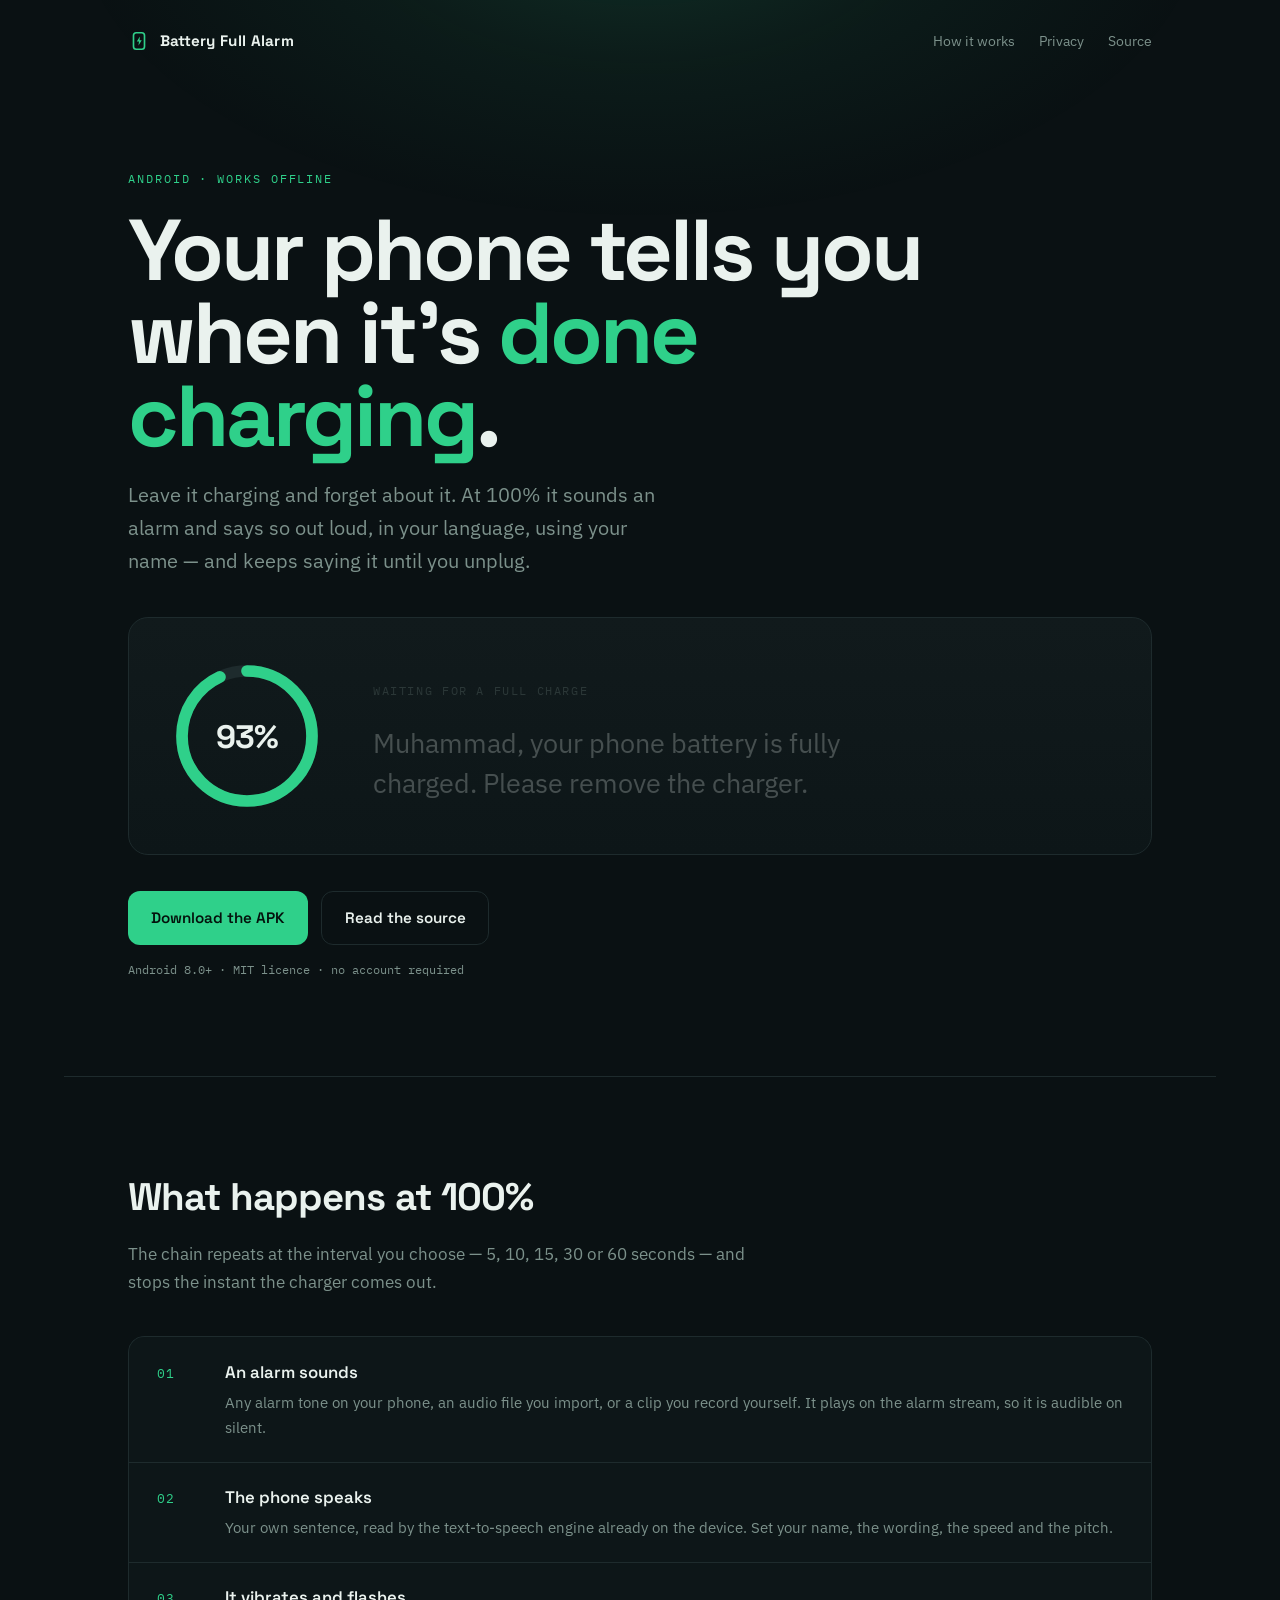
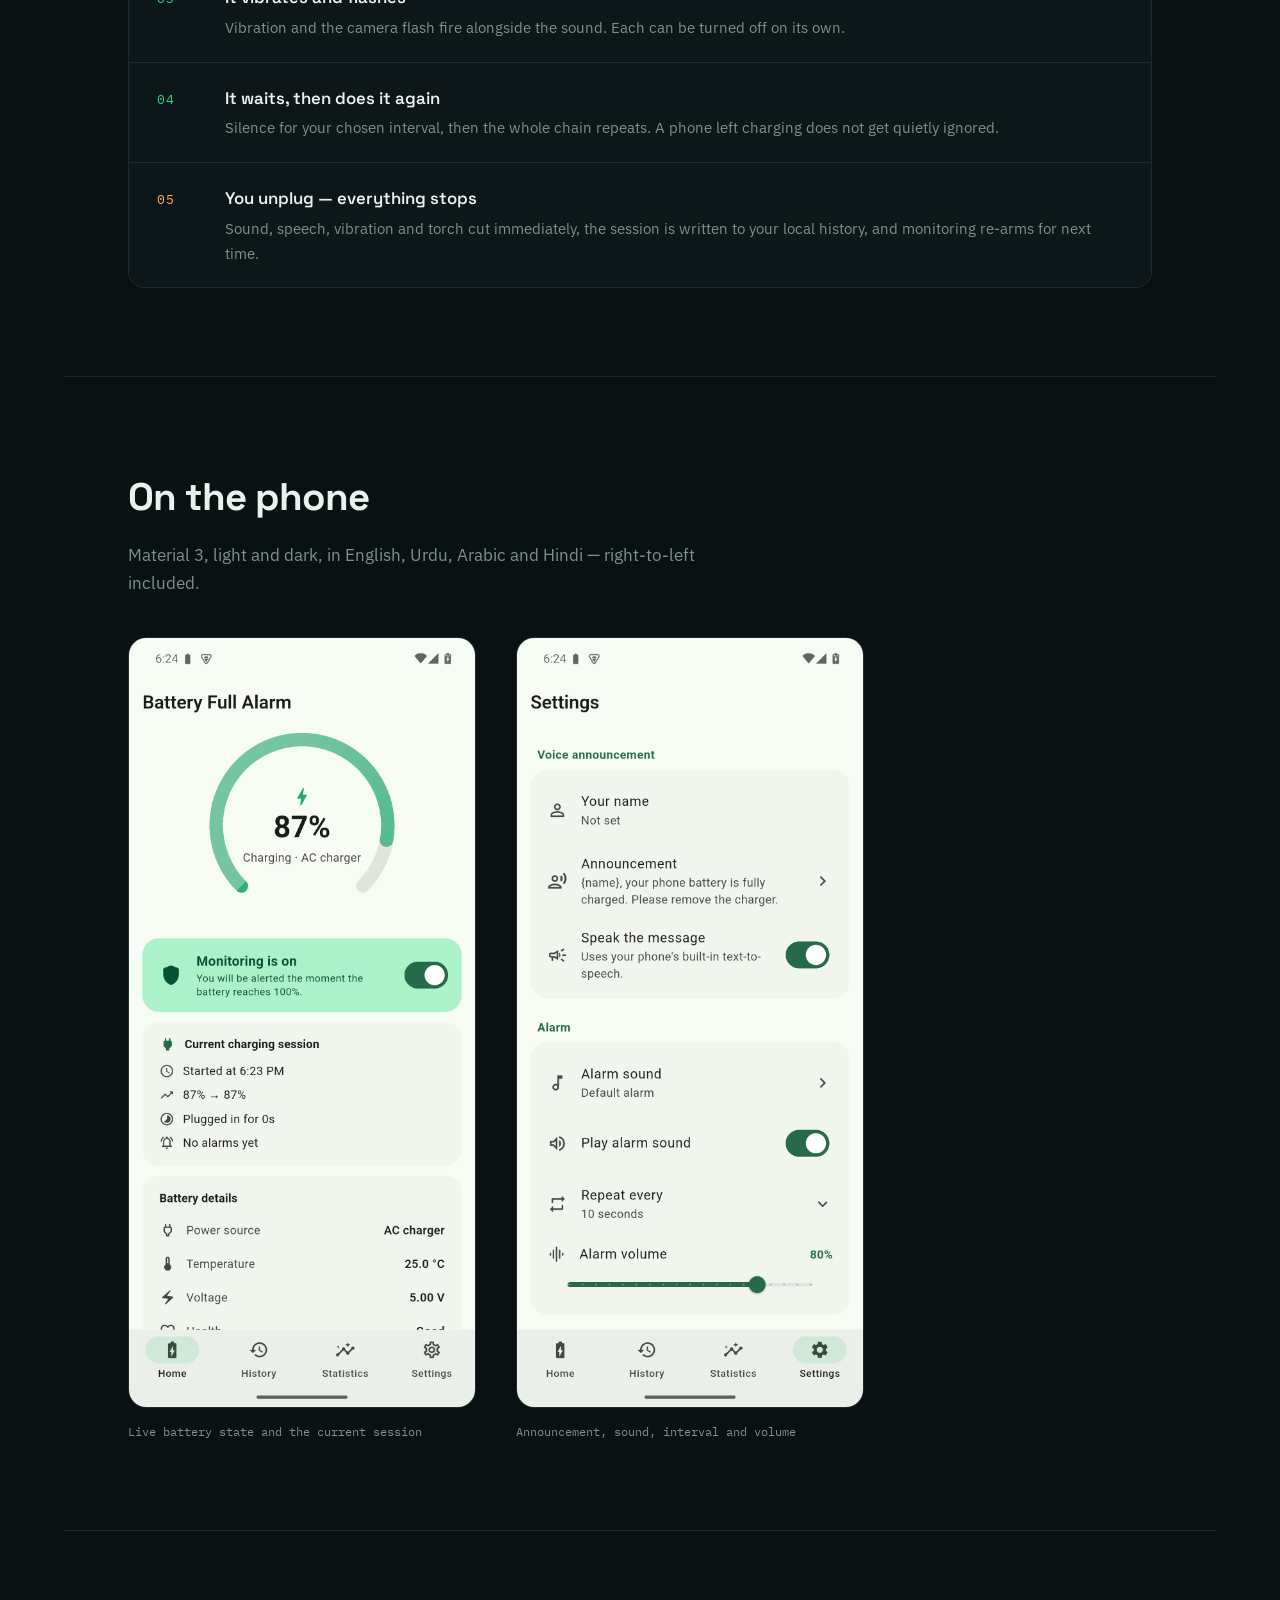
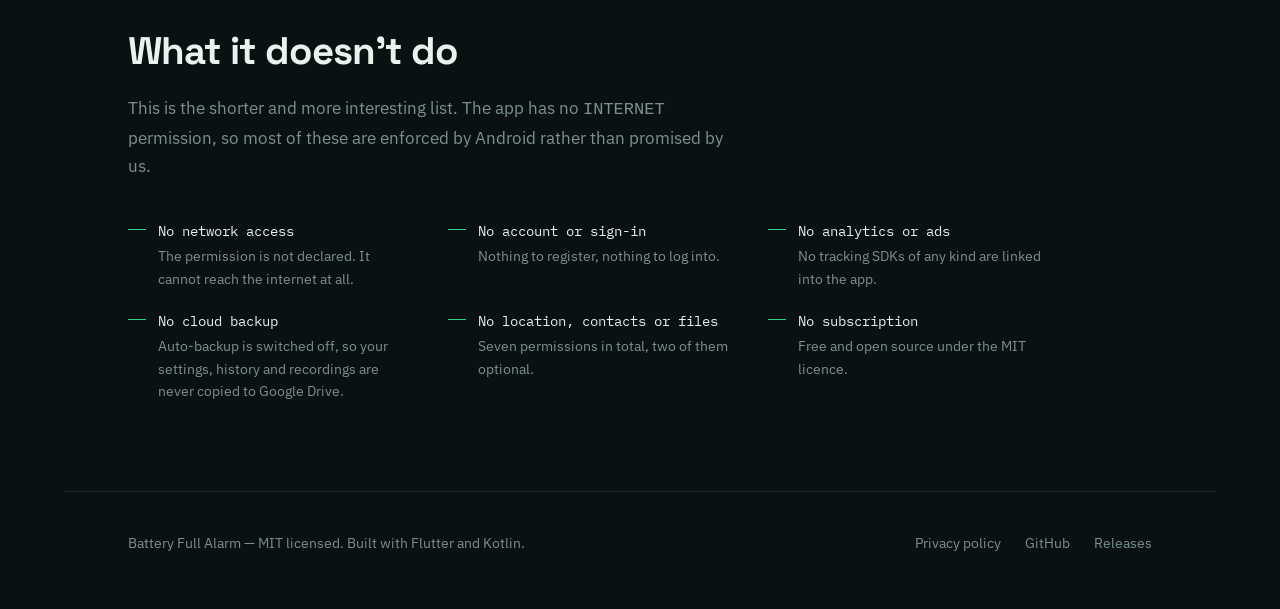
==== website/index.html @ cef2d16f "Add landing + privacy site, and move TTS init off the main thread Site (website/, deployed to Vercel" ====
<!doctype html>
<html lang="en">
<head>
<meta charset="utf-8">
<meta name="viewport" content="width=device-width, initial-scale=1">
<title>Battery Full Alarm — it tells you when your phone is charged</title>
<meta name="description" content="An offline Android app that sounds an alarm and speaks a custom message the moment your phone reaches 100% while charging. No internet permission, no account, no cloud.">
<meta name="theme-color" content="#0a1113">

<meta property="og:title" content="Battery Full Alarm">
<meta property="og:description" content="Your phone tells you, out loud, the moment it finishes charging. Completely offline.">
<meta property="og:type" content="website">

<link rel="icon" href="data:image/svg+xml,<svg xmlns='http://www.w3.org/2000/svg' viewBox='0 0 24 24'><text y='19' font-size='19'>🔋</text></svg>">
<link rel="preconnect" href="https://fonts.googleapis.com">
<link rel="preconnect" href="https://fonts.gstatic.com" crossorigin>
<link href="https://fonts.googleapis.com/css2?family=IBM+Plex+Mono:wght@400;500&family=IBM+Plex+Sans+Arabic:wght@400;600&family=IBM+Plex+Sans+Devanagari:wght@400;600&family=IBM+Plex+Sans:wght@400;600&family=Space+Grotesk:wght@600;700&display=swap" rel="stylesheet">
<link rel="stylesheet" href="styles.css">
</head>
<body>

<header class="shell masthead">
  <a class="wordmark" href="/">
    <svg viewBox="0 0 24 24" aria-hidden="true" fill="none">
      <rect x="6" y="3" width="12" height="18" rx="3" stroke="#2FD08A" stroke-width="1.8"/>
      <path d="M13 7l-3.4 5.6H12L11.4 17l3.6-5.8h-2.4z" fill="#2FD08A"/>
    </svg>
    Battery Full Alarm
  </a>
  <nav>
    <a href="#how">How it works</a>
    <a href="/privacy">Privacy</a>
    <a href="https://github.com/FarhanAsgharr/battery-full-alarm">Source</a>
  </nav>
</header>

<main>
  <!--
    The hero is the product's single job, performed: the meter charges to 100%, and
    only then does the phone speak — cycling through the four languages it supports,
    flipping direction for Urdu and Arabic.
  -->
  <section class="shell hero">
    <p class="eyebrow">Android · works offline</p>
    <h1>Your phone tells you when it's <em>done charging</em>.</h1>
    <p class="lede">
      Leave it charging and forget about it. At 100% it sounds an alarm and says so out
      loud, in your language, using your name — and keeps saying it until you unplug.
    </p>

    <div class="announcer">
      <svg class="meter" id="meter" viewBox="0 0 120 120" role="img"
           aria-label="Battery charging to 100 percent">
        <circle class="meter-track" cx="60" cy="60" r="50"></circle>
        <circle class="meter-fill" id="meterFill" cx="60" cy="60" r="50"
                transform="rotate(-90 60 60)"></circle>
        <text class="meter-label" id="meterLabel" x="60" y="69" text-anchor="middle">0%</text>
      </svg>

      <div class="speech is-idle" id="speech" lang="en" dir="ltr" aria-live="polite">
        <p class="speech-lang" id="speechLang">Waiting for a full charge</p>
        <p class="speech-line" id="speechLine">
          Muhammad, your phone battery is fully charged. Please remove the charger.
        </p>
      </div>
    </div>

    <div class="actions">
      <a class="btn btn-primary"
         href="https://github.com/FarhanAsgharr/battery-full-alarm/releases">
        Download the APK
      </a>
      <a class="btn btn-ghost"
         href="https://github.com/FarhanAsgharr/battery-full-alarm">
        Read the source
      </a>
    </div>
    <p class="actions-note">Android 8.0+ · MIT licence · no account required</p>
  </section>

  <!-- A real sequence, so the numbering carries information. -->
  <section class="shell band" id="how">
    <h2>What happens at 100%</h2>
    <p class="sub">
      The chain repeats at the interval you choose — 5, 10, 15, 30 or 60 seconds —
      and stops the instant the charger comes out.
    </p>

    <ol class="chain">
      <li>
        <span class="step">01</span>
        <div>
          <h3>An alarm sounds</h3>
          <p>Any alarm tone on your phone, an audio file you import, or a clip you record
             yourself. It plays on the alarm stream, so it is audible on silent.</p>
        </div>
      </li>
      <li>
        <span class="step">02</span>
        <div>
          <h3>The phone speaks</h3>
          <p>Your own sentence, read by the text-to-speech engine already on the device.
             Set your name, the wording, the speed and the pitch.</p>
        </div>
      </li>
      <li>
        <span class="step">03</span>
        <div>
          <h3>It vibrates and flashes</h3>
          <p>Vibration and the camera flash fire alongside the sound. Each can be turned
             off on its own.</p>
        </div>
      </li>
      <li>
        <span class="step">04</span>
        <div>
          <h3>It waits, then does it again</h3>
          <p>Silence for your chosen interval, then the whole chain repeats. A phone left
             charging does not get quietly ignored.</p>
        </div>
      </li>
      <li>
        <span class="step">05</span>
        <div>
          <h3>You unplug — everything stops</h3>
          <p>Sound, speech, vibration and torch cut immediately, the session is written to
             your local history, and monitoring re-arms for next time.</p>
        </div>
      </li>
    </ol>
  </section>

  <section class="shell band">
    <h2>On the phone</h2>
    <p class="sub">Material 3, light and dark, in English, Urdu, Arabic and Hindi —
       right-to-left included.</p>
    <div class="shots">
      <div class="shot">
        <figure>
          <img src="img/home.png" width="1080" height="2400" loading="lazy"
               alt="The home screen showing 87 percent charging, with monitoring switched on and the current charging session.">
          <figcaption>Live battery state and the current session</figcaption>
        </figure>
      </div>
      <div class="shot">
        <figure>
          <img src="img/settings.png" width="1080" height="2400" loading="lazy"
               alt="The settings screen showing the announcement, alarm sound, repeat interval and volume options.">
          <figcaption>Announcement, sound, interval and volume</figcaption>
        </figure>
      </div>
    </div>
  </section>

  <!-- The honest inverse. This app is defined as much by what it refuses to do. -->
  <section class="shell band">
    <h2>What it doesn't do</h2>
    <p class="sub">
      This is the shorter and more interesting list. The app has no <code>INTERNET</code>
      permission, so most of these are enforced by Android rather than promised by us.
    </p>
    <ul class="absences">
      <li>No network access
        <span>The permission is not declared. It cannot reach the internet at all.</span>
      </li>
      <li>No account or sign-in
        <span>Nothing to register, nothing to log into.</span>
      </li>
      <li>No analytics or ads
        <span>No tracking SDKs of any kind are linked into the app.</span>
      </li>
      <li>No cloud backup
        <span>Auto-backup is switched off, so your settings, history and recordings are
              never copied to Google Drive.</span>
      </li>
      <li>No location, contacts or files
        <span>Seven permissions in total, two of them optional.</span>
      </li>
      <li>No subscription
        <span>Free and open source under the MIT licence.</span>
      </li>
    </ul>
  </section>
</main>

<footer class="shell site-footer">
  <p style="margin:0">Battery Full Alarm — MIT licensed. Built with Flutter and Kotlin.</p>
  <nav>
    <a href="/privacy">Privacy policy</a>
    <a href="https://github.com/FarhanAsgharr/battery-full-alarm">GitHub</a>
    <a href="https://github.com/FarhanAsgharr/battery-full-alarm/releases">Releases</a>
  </nav>
</footer>

<script src="app.js"></script>
</body>
</html>
---- website/styles.css ----
/*
  Battery Full Alarm — site styles.

  Palette is taken from the app's own moment: a phone screen lighting a dark room at
  3am. Near-black with a green cast, one screen-light off-white, the charged green as
  the single accent, and a warm amber reserved exclusively for the alarm state.
*/

:root {
  --night: #0a1113;
  --night-2: #0d1618;
  --panel: #111a1c;
  --line: #1e2b2d;
  --glow: #eaf2ee;
  --muted: #7c918b;
  --charge: #2fd08a;
  --amber: #ffb25c;

  --display: "Space Grotesk", ui-sans-serif, system-ui, sans-serif;
  --body: "IBM Plex Sans", ui-sans-serif, system-ui, sans-serif;
  --mono: "IBM Plex Mono", ui-monospace, "SF Mono", Menlo, monospace;

  --measure: 62ch;
  --gutter: clamp(1.25rem, 5vw, 4rem);
}

*,
*::before,
*::after {
  box-sizing: border-box;
}

html {
  -webkit-text-size-adjust: 100%;
}

body {
  margin: 0;
  background: var(--night);
  color: var(--glow);
  font-family: var(--body);
  font-size: clamp(1rem, 0.96rem + 0.2vw, 1.0625rem);
  line-height: 1.65;
  -webkit-font-smoothing: antialiased;
}

/* The single light source: a soft pool of screen-glow behind the hero. */
body::before {
  content: "";
  position: fixed;
  inset: -20vh 0 auto 0;
  height: 90vh;
  background: radial-gradient(
    62% 52% at 50% 12%,
    rgba(47, 208, 138, 0.16) 0%,
    rgba(47, 208, 138, 0.05) 38%,
    transparent 72%
  );
  pointer-events: none;
  z-index: 0;
}

.shell {
  position: relative;
  z-index: 1;
  width: min(72rem, 100%);
  margin-inline: auto;
  padding-inline: var(--gutter);
}

a {
  color: var(--charge);
  text-underline-offset: 0.2em;
}

:focus-visible {
  outline: 2px solid var(--charge);
  outline-offset: 3px;
  border-radius: 4px;
}

/* ---------------------------------------------------------------- masthead */

.masthead {
  display: flex;
  align-items: center;
  justify-content: space-between;
  gap: 1rem;
  padding-block: 1.75rem;
}

.wordmark {
  display: inline-flex;
  align-items: center;
  gap: 0.6rem;
  font-family: var(--display);
  font-weight: 700;
  font-size: 0.95rem;
  letter-spacing: 0.02em;
  color: var(--glow);
  text-decoration: none;
}

.wordmark svg {
  width: 22px;
  height: 22px;
  flex: none;
}

.masthead nav {
  display: flex;
  gap: 1.5rem;
  font-size: 0.9rem;
}

.masthead nav a {
  color: var(--muted);
  text-decoration: none;
}

.masthead nav a:hover {
  color: var(--glow);
}

/* -------------------------------------------------------------------- hero */

.hero {
  padding-block: clamp(2.5rem, 7vw, 5.5rem) clamp(3rem, 8vw, 6rem);
}

.eyebrow {
  font-family: var(--mono);
  font-size: 0.75rem;
  letter-spacing: 0.16em;
  text-transform: uppercase;
  color: var(--charge);
  margin: 0 0 1.25rem;
}

.hero h1 {
  font-family: var(--display);
  font-weight: 700;
  font-size: clamp(2.6rem, 1.4rem + 5.4vw, 5.4rem);
  line-height: 0.96;
  letter-spacing: -0.035em;
  margin: 0 0 1.25rem;
  max-width: 15ch;
}

.hero h1 em {
  font-style: normal;
  color: var(--charge);
}

.hero .lede {
  max-width: 46ch;
  color: var(--muted);
  font-size: clamp(1.05rem, 1rem + 0.35vw, 1.25rem);
  margin: 0 0 2.5rem;
}

/* ------------------------------------------------- signature: the announcer */

.announcer {
  display: grid;
  grid-template-columns: auto 1fr;
  gap: clamp(1.5rem, 4vw, 3rem);
  align-items: center;
  padding: clamp(1.5rem, 4vw, 2.5rem);
  border: 1px solid var(--line);
  border-radius: 20px;
  background: linear-gradient(180deg, var(--panel), var(--night-2));
}

.meter {
  width: clamp(116px, 20vw, 156px);
  height: clamp(116px, 20vw, 156px);
  flex: none;
  display: block;
}

.meter-track {
  fill: none;
  stroke: var(--line);
  stroke-width: 9;
  stroke-linecap: round;
}

.meter-fill {
  fill: none;
  stroke: var(--charge);
  stroke-width: 9;
  stroke-linecap: round;
  /* Set from script; the dash offset is what animates. */
  transition: stroke-dashoffset 1.05s cubic-bezier(0.22, 0.75, 0.2, 1);
}

.meter-label {
  font-family: var(--display);
  font-weight: 700;
  font-size: 25px;
  fill: var(--glow);
  letter-spacing: -0.03em;
}

.meter.is-full .meter-fill {
  filter: drop-shadow(0 0 10px rgba(47, 208, 138, 0.55));
}

.speech {
  min-height: 8.5rem;
  display: flex;
  flex-direction: column;
  justify-content: center;
  gap: 0.75rem;
}

.speech-lang {
  font-family: var(--mono);
  font-size: 0.72rem;
  letter-spacing: 0.14em;
  text-transform: uppercase;
  color: var(--muted);
}

.speech-line {
  font-size: clamp(1.15rem, 1rem + 0.9vw, 1.7rem);
  line-height: 1.45;
  margin: 0;
  color: var(--glow);
  text-wrap: balance;
}

/* Quiet until the meter reaches 100 — the sentence is the payoff, not decoration. */
.speech.is-idle .speech-line,
.speech.is-idle .speech-lang {
  opacity: 0.25;
}

.speech-line,
.speech-lang {
  transition: opacity 0.4s ease;
}

.speech[dir="rtl"] {
  text-align: right;
}

.speech[lang="ur"] .speech-line,
.speech[lang="ar"] .speech-line {
  font-family: "IBM Plex Sans Arabic", var(--body);
  line-height: 1.9;
}

.speech[lang="hi"] .speech-line {
  font-family: "IBM Plex Sans Devanagari", var(--body);
}

/* ------------------------------------------------------------------ actions */

.actions {
  display: flex;
  flex-wrap: wrap;
  gap: 0.85rem;
  margin-top: 2.25rem;
}

.btn {
  display: inline-flex;
  align-items: center;
  gap: 0.55rem;
  padding: 0.85rem 1.4rem;
  border-radius: 12px;
  font-family: var(--display);
  font-weight: 600;
  font-size: 0.95rem;
  text-decoration: none;
  border: 1px solid transparent;
  transition: transform 0.15s ease, background-color 0.15s ease, border-color 0.15s ease;
}

.btn:active {
  transform: translateY(1px);
}

.btn-primary {
  background: var(--charge);
  color: #04120c;
}

.btn-primary:hover {
  background: #4ade9f;
}

.btn-ghost {
  border-color: var(--line);
  color: var(--glow);
}

.btn-ghost:hover {
  border-color: var(--charge);
}

.actions-note {
  margin: 0.9rem 0 0;
  font-family: var(--mono);
  font-size: 0.78rem;
  color: var(--muted);
}

/* ---------------------------------------------------------------- sections */

.band {
  padding-block: clamp(3rem, 8vw, 5.5rem);
  border-top: 1px solid var(--line);
}

.band > h2 {
  font-family: var(--display);
  font-weight: 700;
  font-size: clamp(1.6rem, 1.2rem + 1.6vw, 2.4rem);
  letter-spacing: -0.025em;
  margin: 0 0 0.75rem;
}

.band > .sub {
  color: var(--muted);
  max-width: var(--measure);
  margin: 0 0 2.5rem;
}

/* The alarm chain is genuinely ordered, so the steps are numbered. */
.chain {
  list-style: none;
  margin: 0;
  padding: 0;
  display: grid;
  gap: 1px;
  background: var(--line);
  border: 1px solid var(--line);
  border-radius: 16px;
  overflow: hidden;
}

.chain li {
  display: grid;
  grid-template-columns: 3.25rem 1fr;
  gap: 1rem;
  align-items: baseline;
  padding: 1.35rem clamp(1rem, 3vw, 1.75rem);
  background: var(--night-2);
}

.chain .step {
  font-family: var(--mono);
  font-size: 0.8rem;
  color: var(--charge);
  letter-spacing: 0.06em;
}

.chain h3 {
  font-family: var(--display);
  font-size: 1.05rem;
  font-weight: 600;
  margin: 0 0 0.2rem;
}

.chain p {
  margin: 0;
  color: var(--muted);
  font-size: 0.95rem;
}

.chain li:last-child .step {
  color: var(--amber);
}

/* ------------------------------------------------------------- screenshots */

.shots {
  display: grid;
  grid-template-columns: repeat(auto-fit, minmax(230px, 1fr));
  gap: clamp(1.25rem, 4vw, 2.5rem);
  max-width: 46rem;
}

.shot figure {
  margin: 0;
}

.shot img {
  display: block;
  width: 100%;
  height: auto;
  border-radius: 18px;
  border: 1px solid var(--line);
  background: var(--panel);
}

.shot figcaption {
  margin-top: 0.85rem;
  font-family: var(--mono);
  font-size: 0.78rem;
  color: var(--muted);
}

/* ------------------------------------------------------ the honest section */

.absences {
  list-style: none;
  margin: 0;
  padding: 0;
  display: grid;
  grid-template-columns: repeat(auto-fit, minmax(15rem, 1fr));
  gap: 1.25rem 2rem;
  max-width: 58rem;
}

.absences li {
  padding-left: 1.9rem;
  position: relative;
  font-family: var(--mono);
  font-size: 0.88rem;
  line-height: 1.6;
  color: var(--glow);
}

.absences li::before {
  content: "";
  position: absolute;
  left: 0;
  top: 0.62em;
  width: 1.1rem;
  height: 1px;
  background: var(--charge);
}

.absences span {
  display: block;
  font-family: var(--body);
  font-size: 0.88rem;
  color: var(--muted);
  margin-top: 0.15rem;
}

/* ------------------------------------------------------------------ prose */

.prose {
  max-width: var(--measure);
}

.prose h2 {
  font-family: var(--display);
  font-weight: 700;
  font-size: clamp(1.35rem, 1.1rem + 1vw, 1.8rem);
  letter-spacing: -0.02em;
  margin: 2.75rem 0 0.85rem;
}

.prose h3 {
  font-family: var(--display);
  font-size: 1.05rem;
  margin: 2rem 0 0.5rem;
}

.prose p,
.prose li {
  color: #c3d3cd;
}

.prose ul {
  padding-left: 1.15rem;
}

.prose li {
  margin-bottom: 0.5rem;
}

.prose table {
  width: 100%;
  border-collapse: collapse;
  margin: 1.25rem 0;
  font-size: 0.92rem;
}

.prose th,
.prose td {
  text-align: left;
  padding: 0.7rem 0.9rem;
  border-bottom: 1px solid var(--line);
  vertical-align: top;
}

.prose th {
  font-family: var(--mono);
  font-size: 0.75rem;
  letter-spacing: 0.1em;
  text-transform: uppercase;
  color: var(--muted);
  font-weight: 400;
}

.prose td:first-child {
  font-family: var(--mono);
  font-size: 0.82rem;
  color: var(--glow);
  white-space: nowrap;
}

.stamp {
  font-family: var(--mono);
  font-size: 0.78rem;
  color: var(--muted);
  letter-spacing: 0.06em;
}

/* ----------------------------------------------------------------- footer */

.site-footer {
  border-top: 1px solid var(--line);
  padding-block: 2.5rem 3.5rem;
  display: flex;
  flex-wrap: wrap;
  gap: 1rem 2rem;
  justify-content: space-between;
  align-items: baseline;
  font-size: 0.88rem;
  color: var(--muted);
}

.site-footer a {
  color: var(--muted);
  text-decoration: none;
}

.site-footer a:hover {
  color: var(--charge);
}

.site-footer nav {
  display: flex;
  gap: 1.5rem;
  flex-wrap: wrap;
}

/* ------------------------------------------------------------ small screens */

@media (max-width: 40rem) {
  .announcer {
    grid-template-columns: 1fr;
    justify-items: start;
  }

  .speech {
    min-height: 0;
  }

  .chain li {
    grid-template-columns: 1fr;
    gap: 0.3rem;
  }
}

@media (prefers-reduced-motion: reduce) {
  *,
  *::before,
  *::after {
    transition-duration: 0.01ms !important;
    animation-duration: 0.01ms !important;
    animation-iteration-count: 1 !important;
  }
}
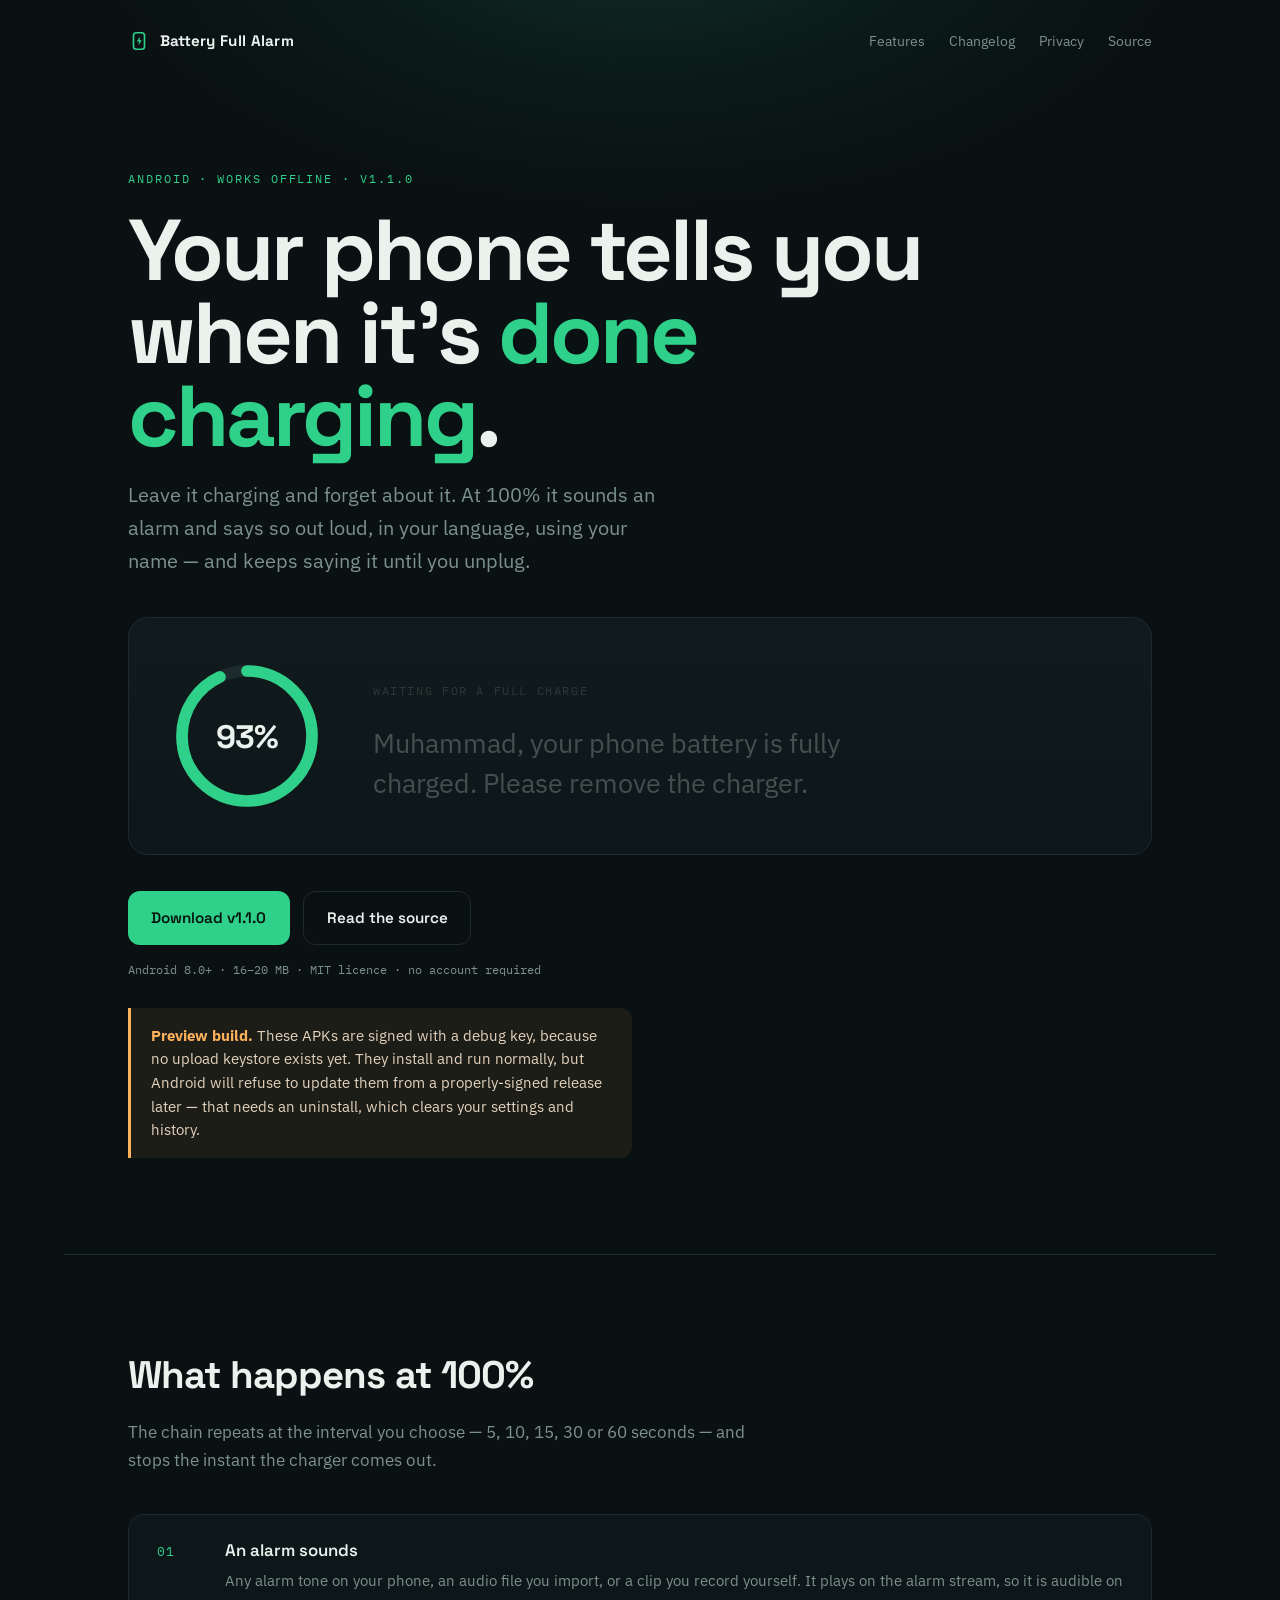
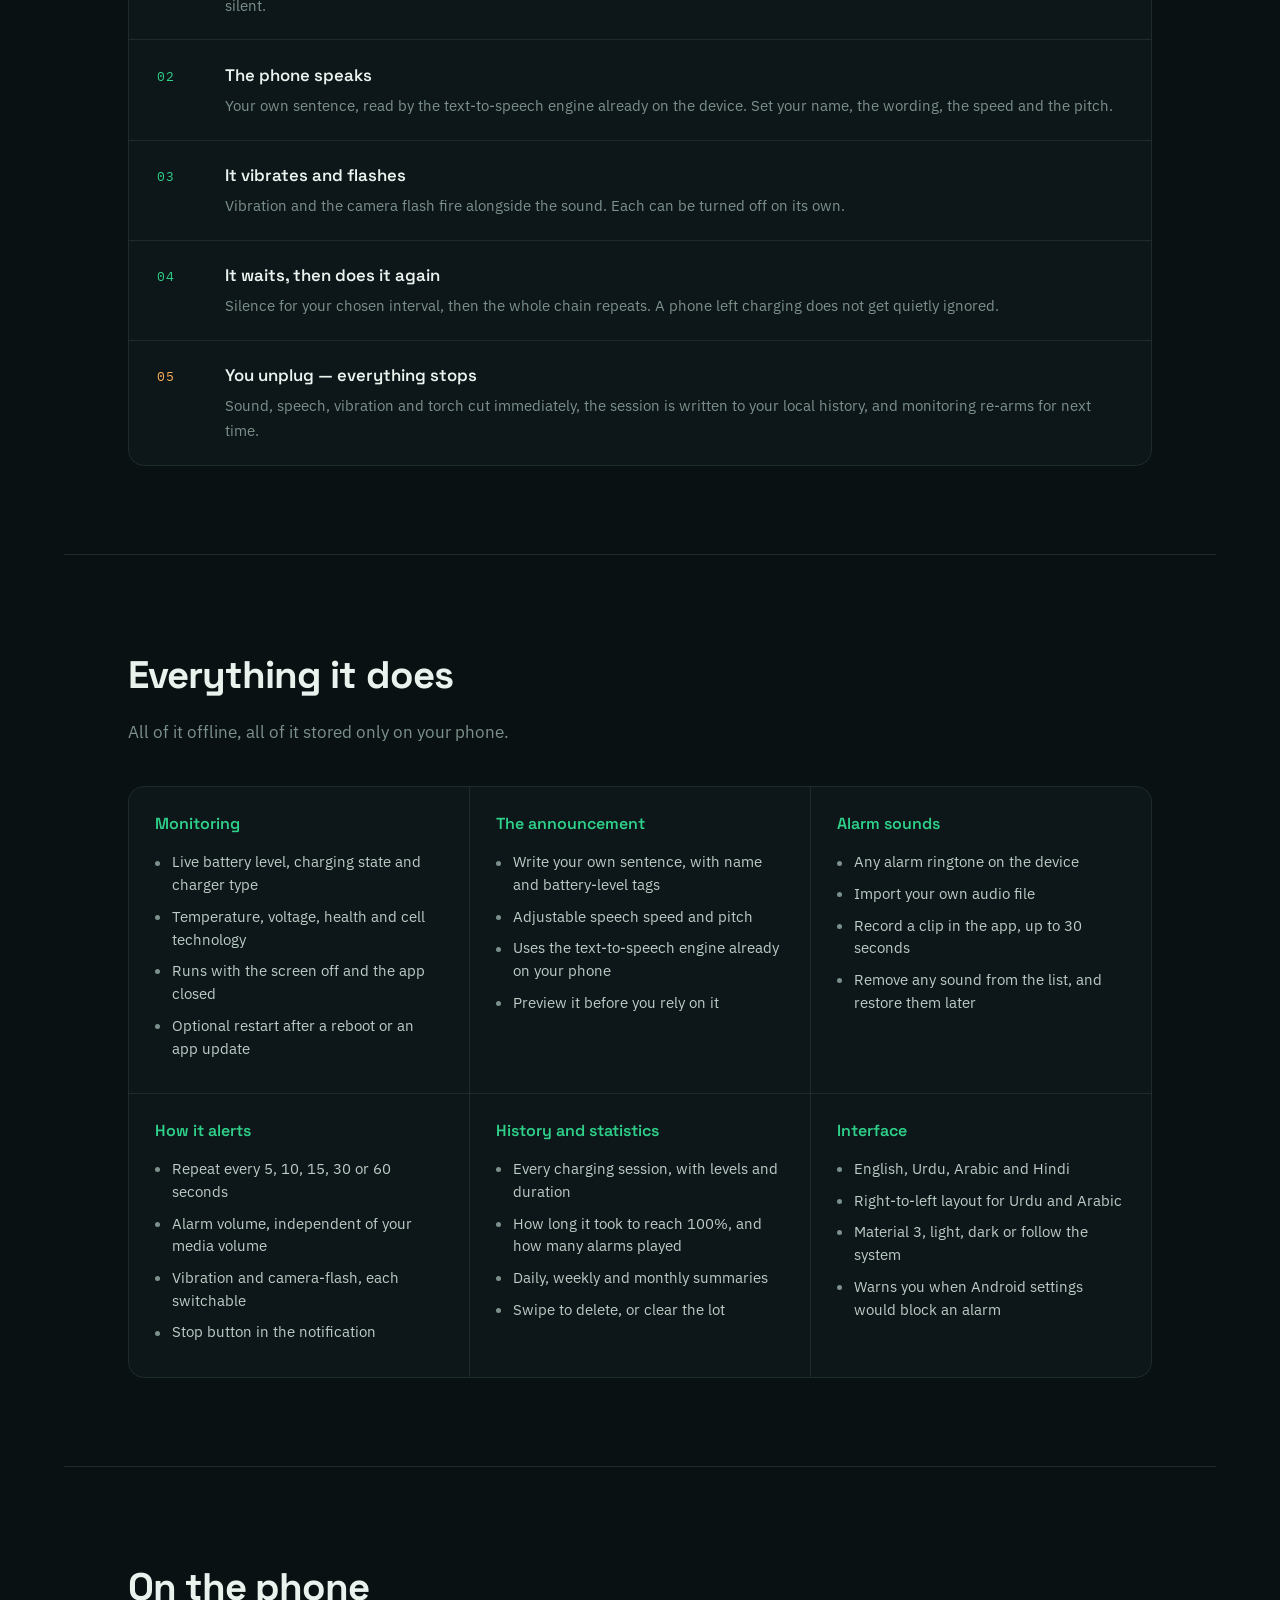
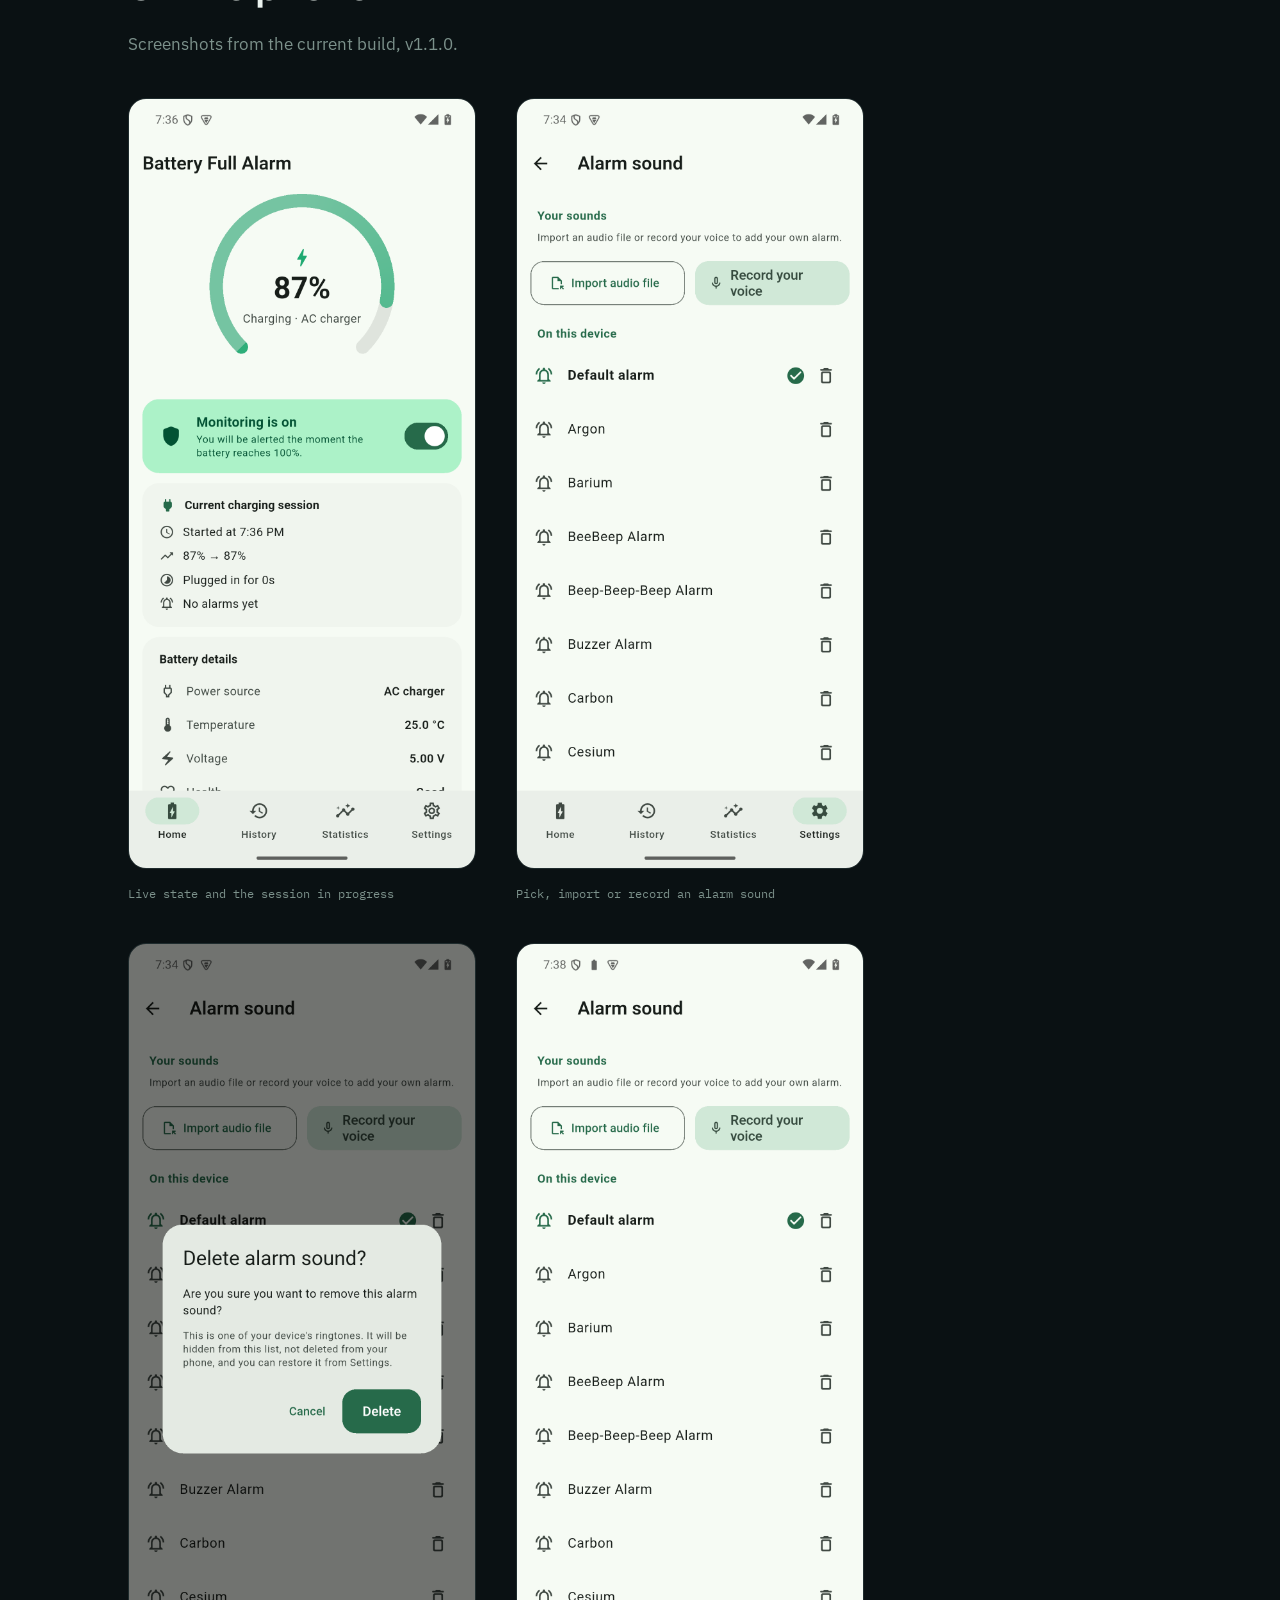
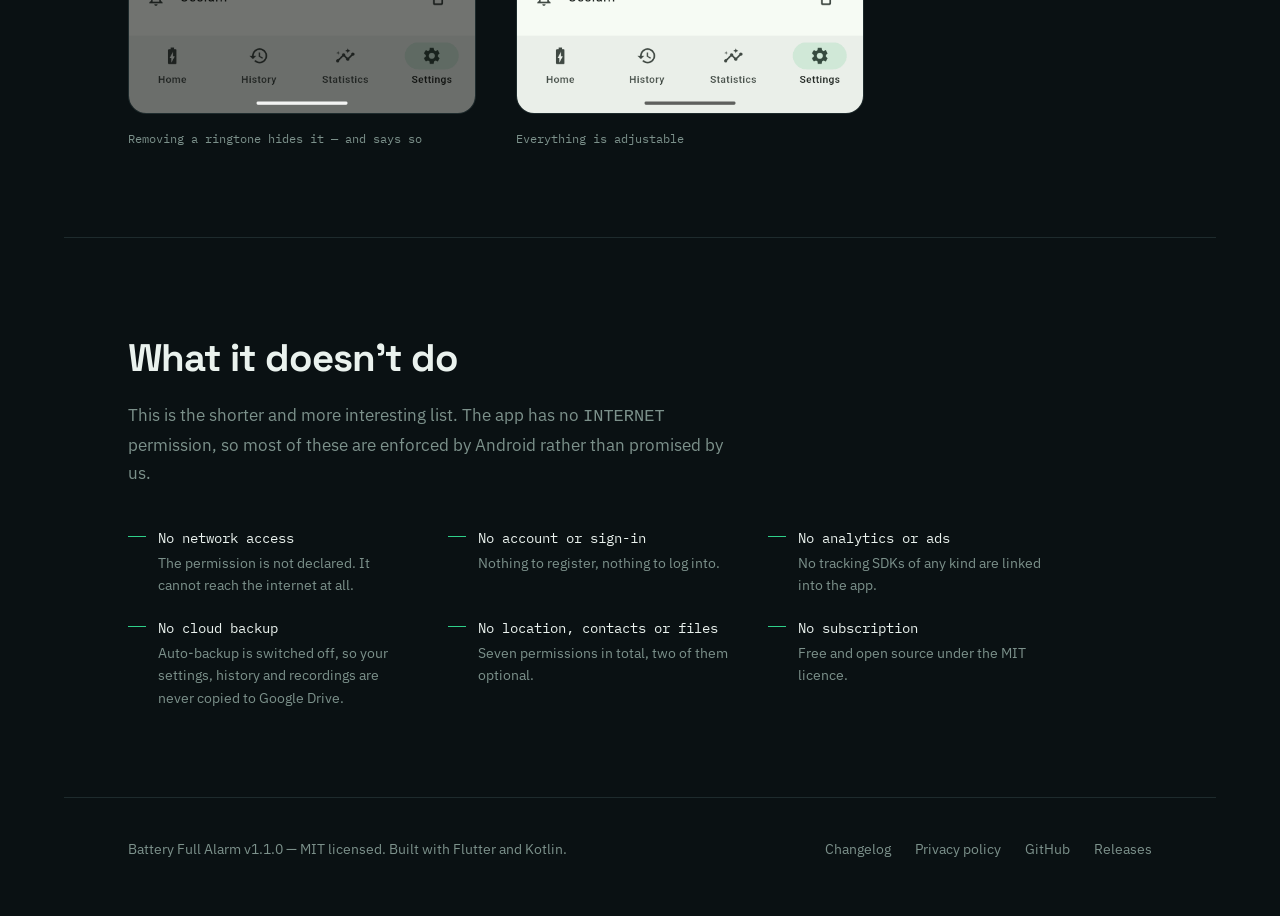
==== commit a0e065ab: "Release 1.1.0: version bump, changelog, refreshed site Site now shows the current build: new screens" ====
--- a/website/index.html
+++ b/website/index.html
@@ -28,7 +28,8 @@
     Battery Full Alarm
   </a>
   <nav>
-    <a href="#how">How it works</a>
+    <a href="#features">Features</a>
+    <a href="/changelog">Changelog</a>
     <a href="/privacy">Privacy</a>
     <a href="https://github.com/FarhanAsgharr/battery-full-alarm">Source</a>
   </nav>
@@ -41,7 +42,7 @@
     flipping direction for Urdu and Arabic.
   -->
   <section class="shell hero">
-    <p class="eyebrow">Android · works offline</p>
+    <p class="eyebrow">Android · works offline · v1.1.0</p>
     <h1>Your phone tells you when it's <em>done charging</em>.</h1>
     <p class="lede">
       Leave it charging and forget about it. At 100% it sounds an alarm and says so out
@@ -67,15 +68,27 @@
 
     <div class="actions">
       <a class="btn btn-primary"
-         href="https://github.com/FarhanAsgharr/battery-full-alarm/releases">
-        Download the APK
+         href="https://github.com/FarhanAsgharr/battery-full-alarm/releases/tag/v1.1.0">
+        Download v1.1.0
       </a>
       <a class="btn btn-ghost"
          href="https://github.com/FarhanAsgharr/battery-full-alarm">
         Read the source
       </a>
     </div>
-    <p class="actions-note">Android 8.0+ · MIT licence · no account required</p>
+    <p class="actions-note">Android 8.0+ · 16–20 MB · MIT licence · no account required</p>
+
+    <!--
+      Stated up front, not buried. Anyone who installs a debug-signed build and later
+      wants the Play version has to uninstall and lose their data, so they deserve to
+      know before they tap Download rather than after.
+    -->
+    <aside class="caveat">
+      <strong>Preview build.</strong> These APKs are signed with a debug key, because no
+      upload keystore exists yet. They install and run normally, but Android will refuse
+      to update them from a properly-signed release later — that needs an uninstall,
+      which clears your settings and history.
+    </aside>
   </section>
 
   <!-- A real sequence, so the numbering carries information. -->
@@ -130,23 +143,103 @@
     </ol>
   </section>
 
+  <section class="shell band" id="features">
+    <h2>Everything it does</h2>
+    <p class="sub">All of it offline, all of it stored only on your phone.</p>
+
+    <div class="features">
+      <div class="feature">
+        <h3>Monitoring</h3>
+        <ul>
+          <li>Live battery level, charging state and charger type</li>
+          <li>Temperature, voltage, health and cell technology</li>
+          <li>Runs with the screen off and the app closed</li>
+          <li>Optional restart after a reboot or an app update</li>
+        </ul>
+      </div>
+
+      <div class="feature">
+        <h3>The announcement</h3>
+        <ul>
+          <li>Write your own sentence, with name and battery-level tags</li>
+          <li>Adjustable speech speed and pitch</li>
+          <li>Uses the text-to-speech engine already on your phone</li>
+          <li>Preview it before you rely on it</li>
+        </ul>
+      </div>
+
+      <div class="feature">
+        <h3>Alarm sounds</h3>
+        <ul>
+          <li>Any alarm ringtone on the device</li>
+          <li>Import your own audio file</li>
+          <li>Record a clip in the app, up to 30 seconds</li>
+          <li>Remove any sound from the list, and restore them later</li>
+        </ul>
+      </div>
+
+      <div class="feature">
+        <h3>How it alerts</h3>
+        <ul>
+          <li>Repeat every 5, 10, 15, 30 or 60 seconds</li>
+          <li>Alarm volume, independent of your media volume</li>
+          <li>Vibration and camera-flash, each switchable</li>
+          <li>Stop button in the notification</li>
+        </ul>
+      </div>
+
+      <div class="feature">
+        <h3>History and statistics</h3>
+        <ul>
+          <li>Every charging session, with levels and duration</li>
+          <li>How long it took to reach 100%, and how many alarms played</li>
+          <li>Daily, weekly and monthly summaries</li>
+          <li>Swipe to delete, or clear the lot</li>
+        </ul>
+      </div>
+
+      <div class="feature">
+        <h3>Interface</h3>
+        <ul>
+          <li>English, Urdu, Arabic and Hindi</li>
+          <li>Right-to-left layout for Urdu and Arabic</li>
+          <li>Material 3, light, dark or follow the system</li>
+          <li>Warns you when Android settings would block an alarm</li>
+        </ul>
+      </div>
+    </div>
+  </section>
+
   <section class="shell band">
     <h2>On the phone</h2>
-    <p class="sub">Material 3, light and dark, in English, Urdu, Arabic and Hindi —
-       right-to-left included.</p>
+    <p class="sub">Screenshots from the current build, v1.1.0.</p>
     <div class="shots">
       <div class="shot">
         <figure>
           <img src="img/home.png" width="1080" height="2400" loading="lazy"
-               alt="The home screen showing 87 percent charging, with monitoring switched on and the current charging session.">
-          <figcaption>Live battery state and the current session</figcaption>
+               alt="The home screen: 87 percent charging, monitoring switched on, and the current charging session.">
+          <figcaption>Live state and the session in progress</figcaption>
+        </figure>
+      </div>
+      <div class="shot">
+        <figure>
+          <img src="img/sound.png" width="1080" height="2400" loading="lazy"
+               alt="The alarm sound picker, listing the device ringtones with import and record buttons above them.">
+          <figcaption>Pick, import or record an alarm sound</figcaption>
+        </figure>
+      </div>
+      <div class="shot">
+        <figure>
+          <img src="img/delete.png" width="1080" height="2400" loading="lazy"
+               alt="The delete confirmation dialog, explaining that a device ringtone is hidden from the list rather than deleted from the phone.">
+          <figcaption>Removing a ringtone hides it — and says so</figcaption>
         </figure>
       </div>
       <div class="shot">
         <figure>
           <img src="img/settings.png" width="1080" height="2400" loading="lazy"
-               alt="The settings screen showing the announcement, alarm sound, repeat interval and volume options.">
-          <figcaption>Announcement, sound, interval and volume</figcaption>
+               alt="The settings screen showing the announcement, alarm sound, restore default sounds, repeat interval and volume.">
+          <figcaption>Everything is adjustable</figcaption>
         </figure>
       </div>
     </div>
@@ -184,8 +277,9 @@
 </main>
 
 <footer class="shell site-footer">
-  <p style="margin:0">Battery Full Alarm — MIT licensed. Built with Flutter and Kotlin.</p>
+  <p style="margin:0">Battery Full Alarm v1.1.0 — MIT licensed. Built with Flutter and Kotlin.</p>
   <nav>
+    <a href="/changelog">Changelog</a>
     <a href="/privacy">Privacy policy</a>
     <a href="https://github.com/FarhanAsgharr/battery-full-alarm">GitHub</a>
     <a href="https://github.com/FarhanAsgharr/battery-full-alarm/releases">Releases</a>
--- a/website/styles.css
+++ b/website/styles.css
@@ -375,6 +375,132 @@
   color: var(--amber);
 }
 
+/* ---------------------------------------------------------------- caveat */
+
+/* Reserved for things the reader would be annoyed to discover later. */
+.caveat {
+  margin-top: 1.75rem;
+  padding: 1rem 1.25rem;
+  border-left: 3px solid var(--amber);
+  border-radius: 0 12px 12px 0;
+  background: rgba(255, 178, 92, 0.08);
+  color: #e3d2bd;
+  font-size: 0.92rem;
+  line-height: 1.6;
+  max-width: 56ch;
+}
+
+.caveat strong {
+  color: var(--amber);
+}
+
+/* -------------------------------------------------------------- features */
+
+.features {
+  display: grid;
+  grid-template-columns: repeat(auto-fit, minmax(16rem, 1fr));
+  gap: 1px;
+  background: var(--line);
+  border: 1px solid var(--line);
+  border-radius: 16px;
+  overflow: hidden;
+}
+
+.feature {
+  background: var(--night-2);
+  padding: 1.5rem clamp(1.1rem, 3vw, 1.6rem);
+}
+
+.feature h3 {
+  font-family: var(--display);
+  font-size: 1rem;
+  font-weight: 600;
+  margin: 0 0 0.85rem;
+  color: var(--charge);
+}
+
+.feature ul {
+  margin: 0;
+  padding: 0;
+  list-style: none;
+}
+
+.feature li {
+  position: relative;
+  padding-left: 1.1rem;
+  margin-bottom: 0.55rem;
+  font-size: 0.92rem;
+  line-height: 1.55;
+  color: #bcccc6;
+}
+
+.feature li::before {
+  content: "";
+  position: absolute;
+  left: 0;
+  top: 0.62em;
+  width: 5px;
+  height: 5px;
+  border-radius: 50%;
+  background: var(--muted);
+}
+
+/* ------------------------------------------------------------- changelog */
+
+.release {
+  padding-block: 2rem;
+  border-top: 1px solid var(--line);
+}
+
+.release:first-of-type {
+  border-top: none;
+  padding-top: 0;
+}
+
+.release-head {
+  display: flex;
+  align-items: baseline;
+  flex-wrap: wrap;
+  gap: 0.75rem 1rem;
+  margin-bottom: 0.5rem;
+}
+
+.release-head h2 {
+  font-family: var(--display);
+  font-size: clamp(1.5rem, 1.2rem + 1.2vw, 2rem);
+  letter-spacing: -0.02em;
+  margin: 0;
+}
+
+.release-date {
+  font-family: var(--mono);
+  font-size: 0.8rem;
+  color: var(--muted);
+}
+
+.pill {
+  font-family: var(--mono);
+  font-size: 0.68rem;
+  letter-spacing: 0.1em;
+  text-transform: uppercase;
+  padding: 0.25rem 0.6rem;
+  border-radius: 20px;
+  border: 1px solid var(--line);
+  color: var(--muted);
+}
+
+.pill-current {
+  border-color: var(--charge);
+  color: var(--charge);
+}
+
+.release h3 {
+  font-family: var(--display);
+  font-size: 0.95rem;
+  color: var(--glow);
+  margin: 1.75rem 0 0.5rem;
+}
+
 /* ------------------------------------------------------------- screenshots */
 
 .shots {
@@ -545,6 +671,28 @@
 
 /* ------------------------------------------------------------ small screens */
 
+@media (max-width: 46rem) {
+  /* Keep the masthead on one line: the wordmark stays whole and the in-page anchor
+     drops, since the section it points at is a short scroll away anyway. */
+  .wordmark {
+    white-space: nowrap;
+    font-size: 0.9rem;
+  }
+
+  .masthead {
+    padding-block: 1.25rem;
+  }
+
+  .masthead nav {
+    gap: 1.1rem;
+    font-size: 0.85rem;
+  }
+
+  .masthead nav a[href^="#"] {
+    display: none;
+  }
+}
+
 @media (max-width: 40rem) {
   .announcer {
     grid-template-columns: 1fr;
